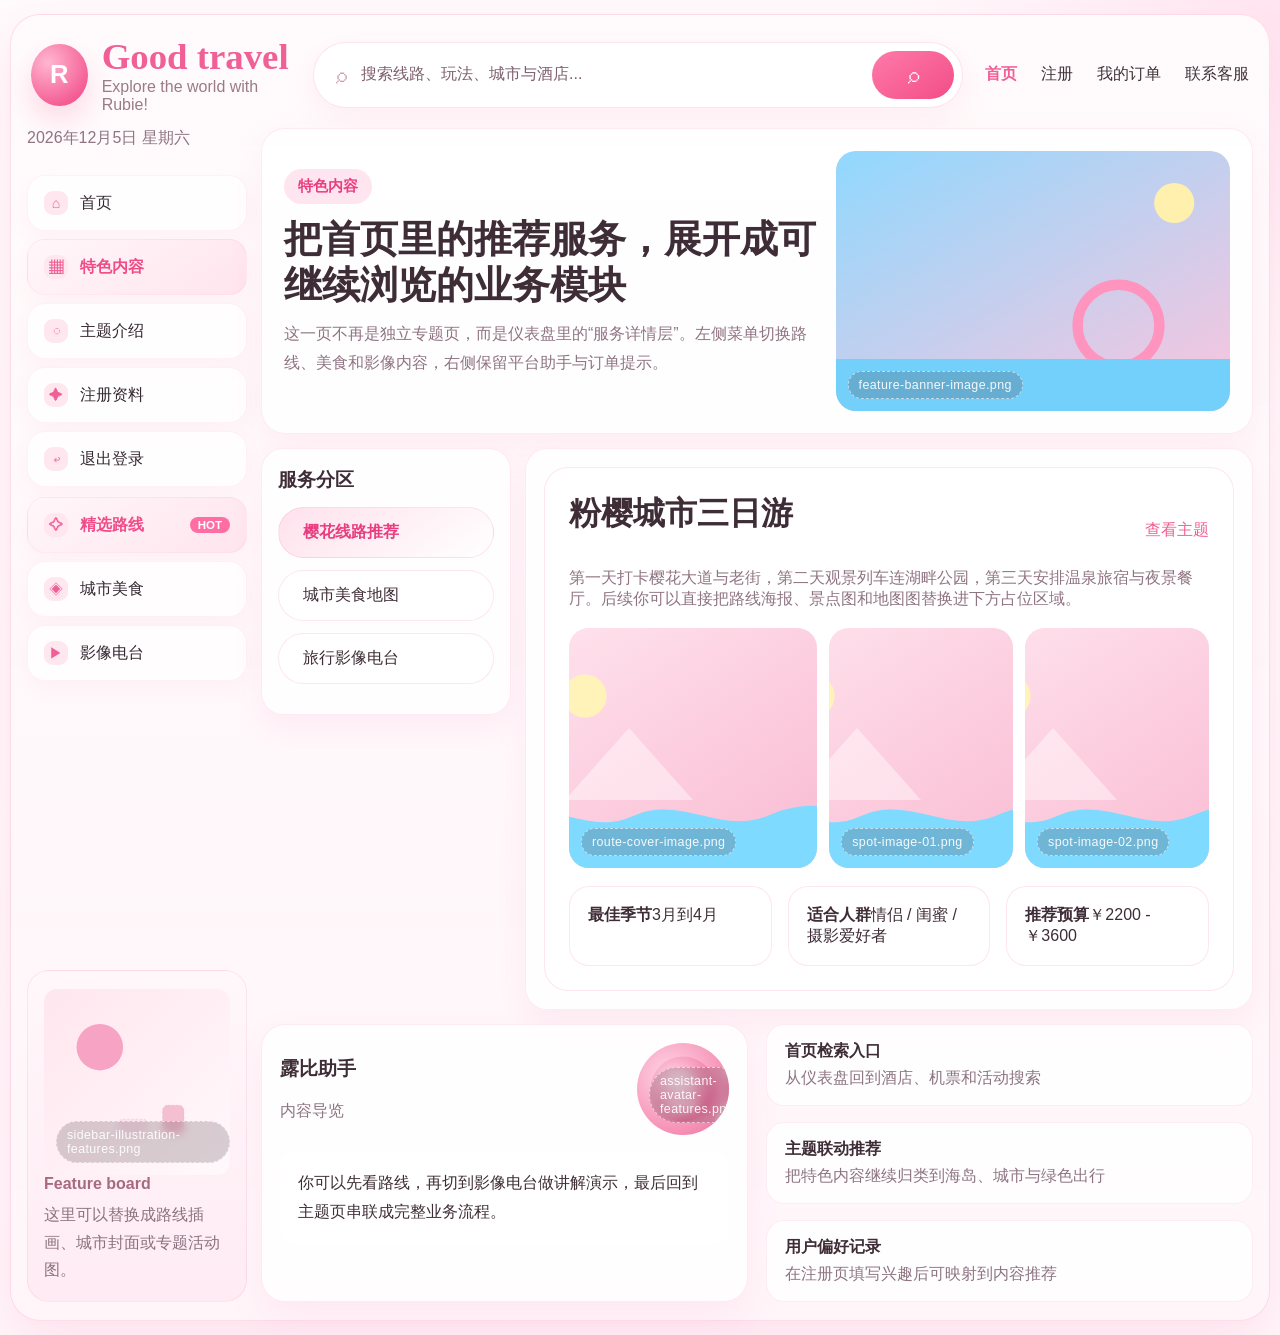
==== features.html @ afc6b974 "version1.0" ====
<!DOCTYPE html>
<html lang="zh-CN">
<head>
  <meta charset="UTF-8">
  <meta name="viewport" content="width=device-width, initial-scale=1.0">
  <title>露比旅行站 - 特色内容</title>
  <link rel="stylesheet" href="styles/main.css">
</head>
<body>
  <div class="travel-dashboard travel-dashboard-inner">
    <header class="travel-topbar">
      <div class="travel-logo">
        <div class="travel-logo-mark">R</div>
        <div>
          <h1>Good travel</h1>
          <p>Explore the world with Rubie!</p>
        </div>
      </div>
      <div class="travel-searchbar">
        <span class="search-icon">⌕</span>
        <input type="text" value="搜索线路、玩法、城市与酒店..." aria-label="搜索特色内容">
        <button type="button">⌕</button>
      </div>
      <nav class="travel-header-links">
        <a href="index.html">首页</a>
        <a href="register.html">注册</a>
        <a href="features.html">我的订单</a>
        <a href="themes.html">联系客服</a>
      </nav>
    </header>

    <div class="travel-body">
      <aside class="travel-sidebar">
        <p class="live-date" id="currentDate"></p>
        <nav class="travel-main-nav">
          <a href="index.html"><span class="nav-icon">⌂</span><span>首页</span></a>
          <a class="active" href="features.html"><span class="nav-icon">▦</span><span>特色内容</span></a>
          <a href="themes.html"><span class="nav-icon">◌</span><span>主题介绍</span></a>
          <a href="register.html"><span class="nav-icon">✦</span><span>注册资料</span></a>
          <a href="login.html"><span class="nav-icon">↩</span><span>退出登录</span></a>
        </nav>

        <div class="travel-side-section">
          <a class="travel-side-promo active" href="features.html"><span class="promo-icon">✧</span><span>精选路线</span><b>HOT</b></a>
          <a class="travel-side-promo" href="features.html"><span class="promo-icon">◈</span><span>城市美食</span></a>
          <a class="travel-side-promo" href="features.html"><span class="promo-icon">▶</span><span>影像电台</span></a>
        </div>

        <div class="travel-illustration-card inner-illustration-card">
          <div class="travel-illustration-placeholder image-slot" data-slot="sidebar-illustration-features.png">
            <img class="ui-placeholder-img" src="assets/images/placeholders/illustration-panel.svg" alt="特色内容侧边插画占位图" loading="lazy">
          </div>
          <p>Feature board</p>
          <span>这里可以替换成路线插画、城市封面或专题活动图。</span>
        </div>
      </aside>

      <main class="travel-main">
        <section class="travel-center">
          <article class="travel-inner-hero feature-inner-hero">
            <div class="travel-inner-copy">
              <span class="tag">特色内容</span>
              <h2>把首页里的推荐服务，展开成可继续浏览的业务模块</h2>
              <p>这一页不再是独立专题页，而是仪表盘里的“服务详情层”。左侧菜单切换路线、美食和影像内容，右侧保留平台助手与订单提示。</p>
            </div>
            <div class="travel-inner-art feature-art-placeholder image-slot" data-slot="feature-banner-image.png">
              <img class="ui-placeholder-img" src="assets/images/placeholders/banner-wide.svg" alt="特色内容横幅占位图" loading="lazy">
            </div>
          </article>

          <section class="travel-feature-layout">
            <aside class="travel-feature-menu">
              <h3>服务分区</h3>
              <button class="feature-link active" type="button" data-feature="guide">樱花线路推荐</button>
              <button class="feature-link" type="button" data-feature="food">城市美食地图</button>
              <button class="feature-link" type="button" data-feature="media">旅行影像电台</button>
            </aside>

            <section class="travel-feature-content">
              <article class="feature-view active" data-feature-panel="guide">
                <div class="travel-panel-head">
                  <h3 class="font-face-title">粉樱城市三日游</h3>
                  <a href="themes.html">查看主题</a>
                </div>
                <p>第一天打卡樱花大道与老街，第二天观景列车连湖畔公园，第三天安排温泉旅宿与夜景餐厅。后续你可以直接把路线海报、景点图和地图图替换进下方占位区域。</p>
                <div class="travel-feature-showcase">
                  <div class="feature-image-placeholder large image-slot" data-slot="route-cover-image.png">
                    <img class="ui-placeholder-img" src="assets/images/placeholders/card-photo.svg" alt="路线封面占位图" loading="lazy">
                  </div>
                  <div class="feature-image-placeholder image-slot" data-slot="spot-image-01.png">
                    <img class="ui-placeholder-img" src="assets/images/placeholders/card-photo.svg" alt="景点图片一占位图" loading="lazy">
                  </div>
                  <div class="feature-image-placeholder image-slot" data-slot="spot-image-02.png">
                    <img class="ui-placeholder-img" src="assets/images/placeholders/card-photo.svg" alt="景点图片二占位图" loading="lazy">
                  </div>
                </div>
                <div class="info-cards">
                  <article><strong>最佳季节</strong><span>3月到4月</span></article>
                  <article><strong>适合人群</strong><span>情侣 / 闺蜜 / 摄影爱好者</span></article>
                  <article><strong>推荐预算</strong><span>￥2200 - ￥3600</span></article>
                </div>
              </article>

              <article class="feature-view" data-feature-panel="food">
                <div class="travel-panel-head">
                  <h3 class="font-face-title">一城一味，跟着香气去旅行</h3>
                  <a href="index.html">回到首页</a>
                </div>
                <p>把城市美食服务做成首页推荐的延展内容。后续可把城市封面、招牌菜和门店照片按占位名直接替换，不需要改动结构。</p>
                <div class="travel-food-grid">
                  <article class="travel-food-card">
                    <div class="feature-image-placeholder image-slot" data-slot="food-city-shanghai.png">
                      <img class="ui-placeholder-img" src="assets/images/placeholders/card-photo.svg" alt="上海美食封面占位图" loading="lazy">
                    </div>
                    <h4>上海</h4>
                    <p>生煎、小笼、葱油拌面</p>
                  </article>
                  <article class="travel-food-card">
                    <div class="feature-image-placeholder image-slot" data-slot="food-city-chengdu.png">
                      <img class="ui-placeholder-img" src="assets/images/placeholders/card-photo.svg" alt="成都美食封面占位图" loading="lazy">
                    </div>
                    <h4>成都</h4>
                    <p>火锅、兔头、冰粉</p>
                  </article>
                  <article class="travel-food-card">
                    <div class="feature-image-placeholder image-slot" data-slot="food-city-guangzhou.png">
                      <img class="ui-placeholder-img" src="assets/images/placeholders/card-photo.svg" alt="广州美食封面占位图" loading="lazy">
                    </div>
                    <h4>广州</h4>
                    <p>早茶、烧腊、双皮奶</p>
                  </article>
                </div>
              </article>

              <article class="feature-view" data-feature-panel="media">
                <div class="travel-panel-head">
                  <h3 class="font-face-title">旅行影像电台</h3>
                  <a href="themes.html">结合主题浏览</a>
                </div>
                <p>这里保留课程要求中的自定义媒体控制面板，同时把版心做成仪表盘内容卡。你后面可以把 `poster` 和视频源替换成本地素材。</p>
                <video id="travelVideo" class="media-player" preload="metadata" poster="image-1781105420035.png">
                  <source src="https://interactive-examples.mdn.mozilla.net/media/cc0-videos/flower.mp4" type="video/mp4">
                  当前浏览器不支持视频播放。
                </video>
                <div class="media-controls">
                  <button type="button" data-action="play">播放</button>
                  <button type="button" data-action="pause">暂停</button>
                  <button type="button" data-action="backward">快退 5 秒</button>
                  <button type="button" data-action="forward">快进 5 秒</button>
                  <label>音量
                    <input id="volumeControl" type="range" min="0" max="1" step="0.1" value="0.7">
                  </label>
                </div>
                <p id="mediaStatus" class="form-message">点击按钮开始播放旅行短片。</p>
              </article>
            </section>
          </section>
        </section>

        <aside class="travel-rightbar">
          <article class="travel-assistant-panel">
            <div class="travel-assistant-head">
              <div>
                <h3>露比助手</h3>
                <span>内容导览</span>
              </div>
              <div class="travel-avatar image-slot" data-slot="assistant-avatar-features.png">
                <img class="ui-placeholder-img avatar-placeholder-img" src="assets/images/placeholders/avatar-circle.svg" alt="特色内容助手头像占位图" loading="lazy">
              </div>
            </div>
            <div class="travel-chat-box">
              你可以先看路线，再切到影像电台做讲解演示，最后回到主题页串联成完整业务流程。
            </div>
          </article>

          <section class="travel-quick-services">
            <a href="index.html"><strong>首页检索入口</strong><span>从仪表盘回到酒店、机票和活动搜索</span></a>
            <a href="themes.html"><strong>主题联动推荐</strong><span>把特色内容继续归类到海岛、城市与绿色出行</span></a>
            <a href="register.html"><strong>用户偏好记录</strong><span>在注册页填写兴趣后可映射到内容推荐</span></a>
          </section>
        </aside>
      </main>
    </div>
  </div>

  <script src="scripts/main.js"></script>
</body>
</html>
---- styles/main.css ----
:root {
  --bg: #fff8fb;
  --panel: rgba(255, 255, 255, 0.86);
  --panel-strong: #ffffff;
  --text: #3e2d36;
  --muted: #8f7482;
  --primary: #f45b93;
  --primary-deep: #ea3d7f;
  --accent: #ffd9e8;
  --border: rgba(244, 91, 147, 0.15);
  --shadow: 0 18px 45px rgba(240, 134, 173, 0.16);
  --radius-xl: 32px;
  --radius-lg: 24px;
  --radius-md: 18px;
}

@font-face {
  font-family: "TravelDisplay";
  src: local("STXingkai"), local("KaiTi"), local("Segoe Script");
}

* {
  box-sizing: border-box;
}

html, body {
  margin: 0;
  min-height: 100%;
  font-family: "Microsoft YaHei", "PingFang SC", sans-serif;
  color: var(--text);
  background:
    radial-gradient(circle at top right, rgba(255, 227, 239, 0.9), transparent 20%),
    linear-gradient(180deg, #fffafc 0%, #fff6fa 100%);
}

a {
  color: inherit;
  text-decoration: none;
}

button,
input,
textarea {
  font: inherit;
}

.login-body {
  display: grid;
  place-items: center;
  padding: 32px;
}

.login-shell,
.site-shell,
.page-shell {
  width: min(1440px, 100%);
}

.login-shell {
  display: grid;
  grid-template-columns: 1.05fr 0.95fr;
  gap: 28px;
  align-items: stretch;
}

.login-card,
.login-showcase,
.sidebar,
.dashboard,
.register-card,
.menu-panel,
.content-panel,
.stats-card,
.journey-card,
.chart-card {
  background: var(--panel);
  border: 1px solid var(--border);
  box-shadow: var(--shadow);
  backdrop-filter: blur(18px);
}

.login-card,
.login-showcase,
.dashboard,
.register-card,
.stats-card,
.journey-card,
.chart-card,
.content-panel {
  border-radius: var(--radius-xl);
}

.login-card,
.login-showcase {
  padding: 40px;
}

.brand-pill,
.sidebar-brand {
  display: flex;
  align-items: center;
  gap: 16px;
}

.brand-icon {
  width: 56px;
  height: 56px;
  border-radius: 18px;
  display: grid;
  place-items: center;
  background: linear-gradient(145deg, #ff9ec1, #f45b93);
  color: #fff;
  font-weight: 700;
  font-size: 1.5rem;
  box-shadow: 0 12px 24px rgba(244, 91, 147, 0.25);
}

.eyebrow {
  margin: 0 0 4px;
  color: var(--primary);
  font-weight: 700;
  letter-spacing: 0.04em;
}

h1, h2, h3, h4, p {
  margin-top: 0;
}

.subtle,
.live-date,
.panel-copy p,
.assistant-card p,
.place-card p,
.theme-panel p,
.feature-view p {
  color: var(--muted);
}

.tag {
  display: inline-flex;
  padding: 8px 14px;
  border-radius: 999px;
  background: #ffe5ef;
  color: var(--primary-deep);
  font-size: 0.92rem;
  font-weight: 700;
}

.glass-form,
.register-form {
  display: grid;
  gap: 14px;
}

.glass-form input,
.register-form input,
.register-form textarea {
  width: 100%;
  border: 1px solid var(--border);
  border-radius: 18px;
  background: rgba(255, 255, 255, 0.88);
  padding: 14px 16px;
  outline: none;
  transition: border-color 0.2s ease, transform 0.2s ease;
}

.glass-form input:focus,
.register-form input:focus,
.register-form textarea:focus {
  border-color: var(--primary);
  transform: translateY(-1px);
}

.primary-btn,
.ghost-btn,
.feature-link,
.theme-link,
.media-controls button {
  border: none;
  border-radius: 999px;
  padding: 14px 24px;
  cursor: pointer;
  transition: transform 0.2s ease, box-shadow 0.2s ease, background 0.2s ease;
}

.primary-btn {
  background: linear-gradient(145deg, var(--primary), var(--primary-deep));
  color: #fff;
  box-shadow: 0 14px 24px rgba(244, 91, 147, 0.24);
}

.ghost-btn,
.theme-link,
.feature-link,
.media-controls button {
  background: #fff;
  color: var(--text);
  border: 1px solid var(--border);
}

.primary-btn:hover,
.ghost-btn:hover,
.feature-link:hover,
.theme-link:hover,
.media-controls button:hover,
.page-nav a:hover,
.side-nav a:hover,
.topbar-links a:hover {
  transform: translateY(-2px);
  box-shadow: 0 12px 22px rgba(244, 91, 147, 0.16);
}

.form-actions {
  display: flex;
  flex-wrap: wrap;
  gap: 12px;
  margin-top: 8px;
}

.form-message {
  min-height: 24px;
  margin: 0;
  font-size: 0.95rem;
  color: var(--primary-deep);
}

.float-card {
  animation: floatY 4s ease-in-out infinite;
}

.mini-stats {
  display: grid;
  grid-template-columns: repeat(3, 1fr);
  gap: 12px;
  margin-top: 24px;
}

.mini-stats article,
.info-cards article,
.theme-points article,
.service-row article,
.journey-card li,
.stats-row div {
  background: rgba(255, 255, 255, 0.8);
  border: 1px solid var(--border);
  border-radius: 20px;
  padding: 18px;
}

.mini-stats strong,
.stats-row strong {
  display: block;
  font-size: 1.5rem;
  margin-bottom: 6px;
}

.site-shell {
  display: grid;
  grid-template-columns: 280px 1fr;
  gap: 24px;
  padding: 24px;
}

.sidebar {
  border-radius: 34px;
  padding: 28px 22px;
  position: sticky;
  top: 24px;
  align-self: start;
}

.side-nav,
.page-nav,
.topbar-links {
  display: flex;
  flex-wrap: wrap;
  gap: 12px;
}

.side-nav {
  flex-direction: column;
  margin: 24px 0;
}

.side-nav a,
.page-nav a,
.topbar-links a {
  padding: 12px 18px;
  border-radius: 18px;
  color: var(--muted);
  background: rgba(255, 255, 255, 0.7);
}

.side-nav a.active,
.page-nav a.active,
.topbar-links a.active,
.feature-link.active,
.theme-link.active {
  background: linear-gradient(145deg, #ffe1ec, #fff);
  color: var(--primary-deep);
  font-weight: 700;
}

.sidebar-promo,
.assistant-card,
.promo-banner,
.hero-card {
  position: relative;
  overflow: hidden;
}

.sidebar-promo::after,
.hero-card::after,
.promo-banner::after {
  content: "";
  position: absolute;
  inset: auto -10% -20% auto;
  width: 180px;
  height: 180px;
  background: radial-gradient(circle, rgba(255, 214, 229, 0.95), transparent 70%);
}

.dashboard {
  padding: 24px;
}

.topbar,
.page-header {
  display: flex;
  justify-content: space-between;
  align-items: center;
  gap: 20px;
}

.hero-grid,
.content-grid,
.innovation-panel,
.split-layout,
.register-layout {
  display: grid;
  gap: 22px;
}

.hero-grid {
  grid-template-columns: 1.7fr 0.8fr;
  margin-top: 22px;
}

.hero-card {
  min-height: 420px;
  border-radius: 34px;
  padding: 32px;
  background:
    linear-gradient(145deg, rgba(255, 174, 204, 0.95), rgba(255, 227, 239, 0.9)),
    url("../image-1781105420035.png") center/cover;
  display: flex;
  flex-direction: column;
  justify-content: space-between;
}

.hero-copy {
  max-width: 520px;
  color: #fff;
}

.hero-copy h3 {
    font-size: clamp(2rem, 4vw, 3.8rem);
    line-height: 1.1;
    margin-bottom: 16px;
}

.hero-copy p,
.hero-copy .tag {
  color: #fff;
}

.hero-copy .tag {
  background: rgba(255, 255, 255, 0.18);
}

.hero-search,
.assistant-card,
.promo-banner,
.stats-card,
.recommend-section,
.service-row,
.innovation-panel {
  margin-top: 22px;
}

.hero-search {
  background: rgba(255, 255, 255, 0.93);
  border-radius: 28px;
  padding: 18px;
}

.search-tabs {
  display: flex;
  gap: 12px;
  margin-bottom: 18px;
}

.tab {
  border: none;
  border-bottom: 3px solid transparent;
  background: transparent;
  padding: 10px 18px;
  color: var(--muted);
}

.tab.active {
  border-color: var(--primary);
  color: var(--primary-deep);
  font-weight: 700;
}

.search-grid {
  display: grid;
  grid-template-columns: repeat(4, 1fr);
  gap: 12px;
  align-items: center;
}

.search-grid > div,
.assistant-card,
.place-card,
.recommend-section,
.promo-banner,
.journey-card,
.chart-card,
.theme-panel,
.feature-view {
  background: rgba(255, 255, 255, 0.92);
  border: 1px solid var(--border);
  border-radius: 24px;
}

.search-grid > div {
  padding: 18px;
}

.search-grid span {
  display: block;
  margin-bottom: 8px;
  color: var(--muted);
}

.assistant-card,
.promo-banner,
.recommend-section,
.journey-card,
.chart-card,
.theme-panel,
.feature-view {
  padding: 24px;
}

.assistant-list,
.journey-card ul {
  margin: 18px 0 0;
  padding-left: 18px;
}

.content-grid {
  grid-template-columns: 1.55fr 0.9fr;
}

.promo-banner {
  min-height: 220px;
  display: flex;
  align-items: center;
  background: linear-gradient(120deg, #6fc9ff, #ffbfda 75%);
}

.card-heading {
  display: flex;
  justify-content: space-between;
  align-items: center;
  gap: 16px;
}

.stats-row,
.service-row,
.card-grid,
.info-cards,
.theme-points,
.eco-bars,
.field-grid {
  display: grid;
  gap: 16px;
}

.stats-row {
  grid-template-columns: repeat(3, 1fr);
  margin: 18px 0;
}

.map-strip {
  height: 120px;
  border-radius: 22px;
  background:
    radial-gradient(circle at 20% 55%, rgba(244, 91, 147, 0.24), transparent 13%),
    radial-gradient(circle at 48% 38%, rgba(244, 91, 147, 0.22), transparent 12%),
    radial-gradient(circle at 78% 64%, rgba(244, 91, 147, 0.2), transparent 11%),
    linear-gradient(180deg, #fff7fb, #ffeef5);
}

.service-row {
  grid-template-columns: repeat(3, 1fr);
}

.recommend-section {
  padding: 24px;
  background: var(--panel);
  border: 1px solid var(--border);
  border-radius: var(--radius-xl);
  box-shadow: var(--shadow);
}

.card-grid {
  grid-template-columns: repeat(4, 1fr);
  margin-top: 16px;
}

.place-card {
  padding: 14px;
}

.image-block {
  height: 160px;
  border-radius: 20px;
  margin-bottom: 14px;
}

.image-a { background: linear-gradient(145deg, #0e73d8, #6cb7ff); }
.image-b { background: linear-gradient(145deg, #1fa1bb, #8ee8ff); }
.image-c { background: linear-gradient(145deg, #53453f, #c98f62); }
.image-d { background: linear-gradient(145deg, #5eb87d, #d2f1d6); }

.innovation-panel {
  grid-template-columns: 1.1fr 0.9fr;
}

.line-chart {
  position: relative;
  height: 240px;
  margin-top: 16px;
  border-radius: 24px;
  background:
    linear-gradient(180deg, rgba(255, 243, 248, 0.8), rgba(255, 255, 255, 0.95)),
    repeating-linear-gradient(to top, rgba(244, 91, 147, 0.08) 0, rgba(244, 91, 147, 0.08) 1px, transparent 1px, transparent 48px);
}

.chart-line {
  position: absolute;
  inset: 0;
  background: linear-gradient(90deg, transparent 4%, rgba(244, 91, 147, 0.95) 4%, rgba(244, 91, 147, 0.95) 6%, transparent 6%);
  clip-path: polygon(8% 72%, 34% 48%, 60% 32%, 84% 58%, 84% 62%, 60% 36%, 34% 52%, 8% 76%);
}

.line-chart span {
  position: absolute;
  transform: translateX(-50%);
  color: var(--primary-deep);
  font-weight: 700;
}

.page-shell {
  padding: 24px;
}

.page-header {
  margin-bottom: 24px;
  background: var(--panel);
  border: 1px solid var(--border);
  border-radius: var(--radius-xl);
  padding: 22px 24px;
  box-shadow: var(--shadow);
}

.register-layout {
  grid-template-columns: 0.9fr 1.1fr;
  align-items: start;
}

.page-intro {
  padding: 26px;
}

.register-card {
  padding: 28px;
}

.field-grid {
  grid-template-columns: repeat(2, 1fr);
}

fieldset {
  margin: 0;
  border: 1px solid var(--border);
  border-radius: 20px;
  padding: 14px 16px 16px;
}

legend {
  padding: 0 6px;
  color: var(--primary-deep);
  font-weight: 700;
}

.inline-option {
  display: inline-flex;
  gap: 8px;
  align-items: center;
  margin-right: 16px;
  margin-top: 8px;
}

.check-grid {
  display: flex;
  flex-wrap: wrap;
  gap: 10px 18px;
}

.split-layout {
  grid-template-columns: 280px 1fr;
}

.menu-panel {
  border-radius: 28px;
  padding: 24px;
  align-self: start;
}

.menu-panel h2 {
  margin-bottom: 18px;
}

.feature-link,
.theme-link {
  display: block;
  width: 100%;
  text-align: left;
  margin-bottom: 12px;
}

.content-panel {
  padding: 24px;
}

.feature-view,
.theme-panel {
  display: none;
  animation: fadeRise 0.5s ease;
}

.feature-view.active,
.theme-panel.active {
  display: block;
}

.font-face-title {
  font-family: "TravelDisplay", "KaiTi", cursive;
  font-size: 2rem;
}

.info-cards {
  grid-template-columns: repeat(3, 1fr);
  margin-top: 18px;
}

.compact-grid {
  grid-template-columns: repeat(3, 1fr);
}

.mini-card {
  min-height: 150px;
  display: flex;
  flex-direction: column;
  justify-content: center;
}

.media-player {
  width: 100%;
  border-radius: 22px;
  overflow: hidden;
  margin: 18px 0;
  background: #000;
}

.media-controls {
  display: flex;
  flex-wrap: wrap;
  gap: 12px;
  align-items: center;
}

.media-controls label {
  display: inline-flex;
  align-items: center;
  gap: 10px;
}

.themed-panels {
  min-height: 420px;
}

.eco-bars {
  margin-top: 18px;
}

.eco-bars div {
  position: relative;
  background: #fff;
  border: 1px solid var(--border);
  border-radius: 18px;
  padding: 16px;
  overflow: hidden;
}

.eco-bars b {
  display: block;
  margin-top: 12px;
  height: 10px;
  border-radius: 999px;
  background: linear-gradient(90deg, #f89abc, #f45b93);
  animation: growBar 1s ease;
}

.mini-links {
  display: flex;
  gap: 10px;
  color: var(--primary);
}

@keyframes floatY {
  0%, 100% { transform: translateY(0); }
  50% { transform: translateY(-8px); }
}

@keyframes fadeRise {
  from {
    opacity: 0;
    transform: translateY(16px);
  }
  to {
    opacity: 1;
    transform: translateY(0);
  }
}

@keyframes growBar {
  from { width: 0; }
}

@media (max-width: 1180px) {
  .site-shell,
  .hero-grid,
  .content-grid,
  .innovation-panel,
  .register-layout,
  .split-layout,
  .login-shell {
    grid-template-columns: 1fr;
  }

  .sidebar {
    position: static;
  }

  .card-grid,
  .compact-grid {
    grid-template-columns: repeat(2, 1fr);
  }

  .search-grid {
    grid-template-columns: repeat(2, 1fr);
  }
}

@media (max-width: 760px) {
  .site-shell,
  .page-shell,
  .login-body {
    padding: 14px;
  }

  .dashboard,
  .login-card,
  .login-showcase,
  .register-card,
  .content-panel,
  .menu-panel,
  .page-header {
    padding: 18px;
  }

  .page-header,
  .topbar {
    align-items: flex-start;
    flex-direction: column;
  }

  .stats-row,
  .service-row,
  .info-cards,
  .field-grid,
  .card-grid,
  .compact-grid,
  .search-grid,
  .mini-stats {
    grid-template-columns: 1fr;
  }

  .hero-card {
    min-height: auto;
    padding: 22px;
  }

  .hero-copy h3 {
    font-size: 2rem;
  }
}

.travel-dashboard {
  width: min(1580px, calc(100% - 20px));
  margin: 14px auto;
  padding: 14px 16px 18px;
  border-radius: 30px;
  border: 1px solid rgba(244, 91, 147, 0.18);
  background:
    linear-gradient(180deg, rgba(255, 251, 252, 0.98), rgba(255, 245, 249, 0.96));
  box-shadow: 0 20px 45px rgba(244, 91, 147, 0.12);
}

.travel-topbar,
.travel-body,
.travel-main,
.travel-booking-tabs,
.travel-booking-grid,
.travel-service-highlights,
.travel-hotel-grid,
.travel-mini-tools,
.travel-quick-services,
.travel-footprint-stats,
.travel-footer-services {
  display: grid;
  gap: 16px;
}

.travel-topbar {
  grid-template-columns: 260px minmax(420px, 1fr) auto;
  align-items: center;
  gap: 22px;
  padding: 6px 4px 14px;
}

.travel-logo {
  display: flex;
  align-items: center;
  gap: 14px;
}

.travel-logo-mark {
  width: 62px;
  height: 62px;
  border-radius: 50%;
  background: radial-gradient(circle at 30% 30%, #ffb6d0, #f45b93 75%);
  color: #fff;
  display: grid;
  place-items: center;
  font-size: 1.6rem;
  font-weight: 700;
  box-shadow: 0 14px 28px rgba(244, 91, 147, 0.2);
}

.travel-logo h1 {
  margin: 0;
  color: #f05f95;
  font-family: "TravelDisplay", "Segoe Script", cursive;
  font-size: 2.3rem;
}

.travel-logo p {
  margin: 0;
  color: #9a7b88;
}

.travel-searchbar {
  display: flex;
  align-items: center;
  min-height: 64px;
  padding: 8px 8px 8px 22px;
  border-radius: 999px;
  background: #fff;
  border: 1px solid rgba(244, 91, 147, 0.16);
  box-shadow: 0 10px 30px rgba(244, 91, 147, 0.08);
}

.travel-searchbar .search-icon {
  color: #cf98af;
  font-size: 1.35rem;
}

.travel-searchbar input {
  flex: 1;
  border: none;
  outline: none;
  padding: 0 14px;
  color: #7d606d;
  background: transparent;
}

.travel-searchbar button {
  width: 82px;
  height: 48px;
  border: none;
  border-radius: 999px;
  background: linear-gradient(145deg, #ff7aa9, #f24d87);
  color: #fff;
  font-size: 1.4rem;
  cursor: pointer;
}

.travel-header-links {
  display: flex;
  align-items: center;
  gap: 24px;
  white-space: nowrap;
}

.travel-header-links a {
  color: #40323a;
}

.travel-header-links a:first-child {
  color: #f05f95;
  font-weight: 700;
}

.travel-body {
  grid-template-columns: 220px 1fr;
  gap: 14px;
}

.travel-sidebar {
  display: flex;
  flex-direction: column;
  gap: 12px;
}

.travel-main-nav,
.travel-side-section {
  display: flex;
  flex-direction: column;
  gap: 8px;
}

.travel-main-nav a,
.travel-side-promo {
  display: flex;
  align-items: center;
  gap: 12px;
  padding: 15px 16px;
  border-radius: 18px;
  background: rgba(255, 255, 255, 0.72);
  color: #352932;
  border: 1px solid rgba(244, 91, 147, 0.08);
  box-shadow: 0 8px 20px rgba(244, 91, 147, 0.05);
}

.nav-icon,
.promo-icon {
  width: 24px;
  height: 24px;
  display: inline-grid;
  place-items: center;
  border-radius: 9px;
  color: #f05f95;
  background: rgba(255, 228, 237, 0.9);
  flex: 0 0 auto;
  font-size: 0.88rem;
}

.travel-main-nav a.active,
.travel-side-promo.active {
  color: #f04c87;
  font-weight: 700;
  background: linear-gradient(145deg, #fff7fa, #ffe4ee);
}

.travel-side-promo b {
  margin-left: auto;
  padding: 2px 8px;
  border-radius: 999px;
  background: #ff6ea2;
  color: #fff;
  font-size: 0.72rem;
}

.travel-illustration-card {
  margin-top: auto;
  min-height: 250px;
  padding: 18px 16px;
  border-radius: 22px;
  background:
    linear-gradient(180deg, rgba(255, 247, 250, 0.95), rgba(255, 234, 243, 0.95));
  border: 1px solid rgba(244, 91, 147, 0.12);
  display: flex;
  flex-direction: column;
  justify-content: flex-end;
  position: relative;
  overflow: hidden;
}

.travel-illustration-placeholder {
  position: absolute;
  inset: 0;
}

.travel-illustration-card p {
  margin-bottom: 8px;
  font-weight: 700;
  color: #a86a7f;
}

.travel-illustration-card span {
  color: #8b7280;
  line-height: 1.7;
}

.travel-main {
  grid-template-columns: minmax(0, 2fr) 390px;
  align-items: start;
  gap: 14px;
}

.travel-center,
.travel-rightbar {
  display: flex;
  flex-direction: column;
  gap: 14px;
}

.travel-hero,
.travel-assistant-panel,
.travel-footprint-card,
.travel-offer-panel,
.travel-recommend-panel,
.travel-sale-banner {
  border-radius: 24px;
  border: 1px solid rgba(244, 91, 147, 0.12);
  background: rgba(255, 255, 255, 0.82);
  box-shadow: 0 16px 36px rgba(244, 91, 147, 0.08);
}

.travel-hero {
  position: relative;
  overflow: hidden;
  min-height: 548px;
  padding: 24px;
  background:
    linear-gradient(135deg, rgba(255, 196, 220, 0.96), rgba(255, 226, 236, 0.94));
}

.travel-hero::before {
  content: "";
  position: absolute;
  inset: 0;
  background: linear-gradient(transparent 70%, rgba(255, 247, 250, 0.55));
}

.travel-hero-copy {
  position: relative;
  z-index: 1;
  max-width: 540px;
}

.travel-script {
  margin-bottom: 8px;
  color: #fff;
  font-family: "TravelDisplay", "Segoe Script", cursive;
  font-size: 3rem;
}

.travel-hero-copy h2 {
  margin-bottom: 12px;
  color: #fff;
  font-size: clamp(2.8rem, 4vw, 4.4rem);
  line-height: 1.05;
}

.travel-hero-copy p {
  color: rgba(255, 255, 255, 0.92);
  line-height: 1.8;
  max-width: 460px;
}

.travel-hero-visual {
  position: absolute;
  inset: 0;
}

.travel-hero-mascot {
  position: absolute;
  right: 40px;
  top: 58px;
  width: 290px;
  height: 290px;
  border-radius: 50%;
}

.travel-cloud {
  position: absolute;
  width: 72px;
  height: 26px;
  border-radius: 999px;
  background: rgba(255, 255, 255, 0.5);
}

.cloud-a {
  left: 360px;
  top: 62px;
}

.cloud-b {
  left: 460px;
  top: 128px;
  width: 90px;
}

.travel-flight-line {
  position: absolute;
  right: 220px;
  top: 88px;
  width: 150px;
  height: 90px;
  border-top: 2px dashed rgba(255, 255, 255, 0.85);
  border-right: 2px dashed rgba(255, 255, 255, 0.85);
  border-radius: 0 90px 0 0;
  transform: rotate(18deg);
}

.travel-booking-card {
  position: absolute;
  left: 22px;
  right: 22px;
  bottom: 22px;
  z-index: 1;
  padding: 16px;
  border-radius: 22px;
  background: rgba(255, 255, 255, 0.95);
}

.travel-booking-tabs {
  grid-template-columns: repeat(5, max-content);
  align-items: center;
  gap: 24px;
  margin-bottom: 14px;
}

.travel-booking-tabs button {
  border: none;
  background: transparent;
  padding: 10px 4px;
  color: #8e7781;
  cursor: pointer;
}

.travel-booking-tabs button.active {
  color: #f04c87;
  font-weight: 700;
  border-bottom: 3px solid #f04c87;
}

.travel-booking-grid {
  grid-template-columns: repeat(3, minmax(0, 1fr));
  align-items: stretch;
}

.travel-booking-grid > div {
  min-height: 90px;
  padding: 18px 16px;
  border-radius: 16px;
  border: 1px solid rgba(244, 91, 147, 0.1);
  background: #fff;
}

.travel-booking-grid span,
.travel-assistant-head span,
.travel-quick-services span,
.travel-footprint-card span,
.travel-offer-panel span,
.travel-footer-services span,
.travel-service-highlights span {
  color: #8d7482;
}

.travel-booking-grid strong {
  display: block;
  margin-top: 10px;
  color: #2e242c;
}

.travel-search-cta {
  border: none;
  border-radius: 18px;
  background: linear-gradient(145deg, #ff6f9f, #f14b86);
  color: #fff;
  font-size: 1.5rem;
  font-weight: 700;
  min-height: 90px;
  cursor: pointer;
}

.travel-sale-banner {
  display: grid;
  grid-template-columns: 1.2fr 0.8fr;
  align-items: center;
  padding: 22px 24px;
  background: linear-gradient(120deg, #76d4ff, #ffb8d3 80%);
}

.sale-badge {
  display: inline-block;
  padding: 7px 12px;
  border-radius: 999px;
  background: #ff5f92;
  color: #fff;
  font-weight: 700;
}

.travel-sale-banner h3 {
  margin: 12px 0 10px;
  color: #fff;
  font-size: 2.2rem;
}

.travel-sale-banner p {
  color: rgba(255, 255, 255, 0.9);
  max-width: 480px;
}

.travel-sale-art {
  position: relative;
  justify-self: end;
  width: 240px;
  height: 170px;
  border-radius: 22px;
  background:
    radial-gradient(circle at 65% 35%, rgba(255,255,255,0.75), transparent 18%),
    linear-gradient(180deg, rgba(54, 166, 236, 0.2), rgba(255, 255, 255, 0.18));
  overflow: hidden;
}

.sale-art-img {
  width: 100%;
  height: 100%;
  object-fit: cover;
}

.travel-light-btn {
  display: inline-block;
  margin-top: 12px;
  padding: 12px 22px;
  border-radius: 999px;
  background: rgba(255, 255, 255, 0.86);
  color: #f04c87;
  font-weight: 700;
}

.travel-service-highlights {
  grid-template-columns: repeat(3, 1fr);
}

.travel-service-highlights article,
.travel-mini-tools article,
.travel-footprint-stats div,
.travel-offer-panel article {
  padding: 18px 20px;
  border-radius: 20px;
  background: rgba(255, 255, 255, 0.82);
  border: 1px solid rgba(244, 91, 147, 0.1);
}

.travel-recommend-panel {
  padding: 20px;
}

.travel-panel-head {
  display: flex;
  justify-content: space-between;
  align-items: center;
  gap: 12px;
}

.travel-panel-head a,
.travel-panel-head div {
  color: #f05f95;
  display: flex;
  gap: 14px;
}

.travel-hotel-grid {
  grid-template-columns: repeat(4, 1fr);
  margin-top: 14px;
}

.travel-hotel-card {
  padding: 14px;
  border-radius: 18px;
  background: #fff;
  border: 1px solid rgba(244, 91, 147, 0.09);
}

.travel-hotel-image {
  position: relative;
  display: grid;
  place-items: center;
  height: 170px;
  border-radius: 16px;
  margin-bottom: 12px;
}

.image-slot {
  position: relative;
  overflow: hidden;
}

.image-slot::after {
  content: attr(data-slot);
  position: absolute;
  left: 12px;
  bottom: 12px;
  z-index: 2;
  padding: 6px 10px;
  border-radius: 999px;
  color: rgba(255, 255, 255, 0.92);
  background: rgba(55, 35, 46, 0.2);
  border: 1px dashed rgba(255, 255, 255, 0.58);
  font-size: 0.78rem;
  letter-spacing: 0.03em;
  backdrop-filter: blur(4px);
}

.ui-placeholder-img {
  width: 100%;
  height: 100%;
  object-fit: cover;
  display: block;
}

.avatar-placeholder-img {
  object-fit: contain;
  padding: 10px;
}

.hotel-a { background: linear-gradient(145deg, #1068d1, #6fb5ff); }
.hotel-b { background: linear-gradient(145deg, #14a0af, #91eaf6); }
.hotel-c { background: linear-gradient(145deg, #5c4740, #d79b6a); }
.hotel-d { background: linear-gradient(145deg, #67c087, #d0efcc); }

.travel-hotel-card h4,
.travel-mini-tools h4 {
  margin-bottom: 8px;
}

.travel-hotel-card strong {
  display: block;
  margin: 10px 0 6px;
  color: #f06c31;
  font-size: 1.6rem;
}

.travel-mini-tools {
  grid-template-columns: repeat(3, 1fr);
}

.travel-mini-tools article {
  min-height: 160px;
}

.travel-mini-tools a,
.travel-offer-panel article a {
  display: inline-block;
  margin-top: 10px;
  color: #fff;
  background: linear-gradient(145deg, #ff78a6, #f04c87);
  padding: 10px 16px;
  border-radius: 999px;
}

.travel-assistant-panel,
.travel-footprint-card,
.travel-offer-panel {
  padding: 18px;
}

.travel-assistant-head {
  display: flex;
  justify-content: space-between;
  align-items: center;
  margin-bottom: 16px;
}

.travel-avatar {
  display: grid;
  place-items: center;
  width: 92px;
  height: 92px;
  border-radius: 50%;
  background: radial-gradient(circle at 35% 35%, #ffd7e6, #f58db3 70%, #ea5f93);
}

.travel-chat-box {
  padding: 18px;
  border-radius: 18px;
  background: #fff;
  line-height: 1.8;
}

.travel-quick-services {
  grid-template-columns: 1fr;
}

.travel-quick-services a {
  padding: 16px 18px;
  border-radius: 18px;
  background: rgba(255, 255, 255, 0.82);
  border: 1px solid rgba(244, 91, 147, 0.1);
}

.travel-quick-services strong,
.travel-offer-panel strong,
.travel-service-highlights strong,
.travel-footer-services strong {
  display: block;
  margin-bottom: 6px;
}

.travel-footprint-stats {
  grid-template-columns: repeat(3, 1fr);
  margin: 14px 0;
}

.travel-footprint-stats strong {
  display: block;
  font-size: 1.9rem;
  margin-bottom: 6px;
}

.travel-world-map {
  height: 180px;
  border-radius: 18px;
  background:
    radial-gradient(circle at 18% 62%, rgba(240, 96, 149, 0.35), transparent 9%),
    radial-gradient(circle at 47% 38%, rgba(240, 96, 149, 0.28), transparent 9%),
    radial-gradient(circle at 73% 67%, rgba(240, 96, 149, 0.3), transparent 10%),
    linear-gradient(180deg, #fff7fb, #ffeef6);
  margin-bottom: 12px;
}

.travel-offer-panel {
  display: flex;
  flex-direction: column;
  gap: 14px;
}

.travel-footer-services {
  grid-template-columns: repeat(4, 1fr);
  gap: 10px;
  margin-top: 14px;
  padding-top: 12px;
  border-top: 1px solid rgba(244, 91, 147, 0.12);
}

.travel-footer-services article {
  text-align: center;
  padding: 16px 14px;
  border-radius: 18px;
  background: rgba(255, 255, 255, 0.56);
}

.travel-dashboard-inner .travel-sidebar {
  gap: 10px;
}

.travel-inner-hero {
  display: grid;
  grid-template-columns: 1.15fr 0.85fr;
  align-items: center;
  gap: 18px;
  padding: 22px;
  border-radius: 24px;
  border: 1px solid rgba(244, 91, 147, 0.12);
  background: rgba(255, 255, 255, 0.82);
  box-shadow: 0 16px 36px rgba(244, 91, 147, 0.08);
}

.travel-inner-copy h2 {
  margin: 12px 0;
  font-size: clamp(2rem, 3vw, 3rem);
  line-height: 1.2;
}

.travel-inner-copy p {
  color: var(--muted);
  line-height: 1.8;
}

.travel-inner-art,
.feature-image-placeholder {
  display: grid;
  place-items: center;
  border-radius: 20px;
  background:
    linear-gradient(145deg, rgba(255, 229, 239, 0.9), rgba(255, 246, 249, 0.95));
  min-height: 240px;
}

.feature-art-placeholder,
.theme-art-placeholder {
  min-height: 260px;
}

.travel-feature-layout {
  display: grid;
  grid-template-columns: 250px 1fr;
  gap: 14px;
}

.travel-feature-menu,
.travel-feature-content {
  border-radius: 22px;
  border: 1px solid rgba(244, 91, 147, 0.12);
  background: rgba(255, 255, 255, 0.84);
  box-shadow: 0 14px 30px rgba(244, 91, 147, 0.08);
}

.travel-feature-menu {
  padding: 18px 16px;
  align-self: start;
}

.travel-feature-menu h3 {
  margin-bottom: 14px;
}

.travel-feature-content {
  padding: 18px;
}

.travel-feature-showcase,
.travel-theme-gallery,
.travel-food-grid {
  display: grid;
  grid-template-columns: 1.35fr 1fr 1fr;
  gap: 12px;
  margin: 18px 0;
}

.feature-image-placeholder.large {
  min-height: 240px;
}

.feature-image-placeholder:not(.large) {
  min-height: 114px;
}

.travel-food-card {
  padding: 14px;
  border-radius: 18px;
  background: #fff;
  border: 1px solid rgba(244, 91, 147, 0.1);
}

.travel-food-card .feature-image-placeholder {
  min-height: 150px;
  margin-bottom: 12px;
}

.inner-illustration-card {
  min-height: 210px;
}

@media (max-width: 1380px) {
  .travel-main {
    grid-template-columns: 1fr;
  }

  .travel-rightbar {
    display: grid;
    grid-template-columns: repeat(2, 1fr);
    gap: 18px;
  }

  .travel-offer-panel {
    grid-column: 1 / -1;
  }
}

@media (max-width: 1180px) {
  .travel-topbar,
  .travel-body,
  .travel-main,
  .travel-sale-banner,
  .travel-hotel-grid,
  .travel-mini-tools,
  .travel-service-highlights,
  .travel-footer-services,
  .travel-inner-hero,
  .travel-feature-layout,
  .travel-feature-showcase,
  .travel-theme-gallery,
  .travel-food-grid {
    grid-template-columns: 1fr;
  }

  .travel-header-links {
    flex-wrap: wrap;
  }

  .travel-booking-grid {
    grid-template-columns: repeat(2, 1fr);
  }

  .travel-sidebar {
    order: 2;
  }
}

@media (max-width: 760px) {
  .travel-dashboard {
    width: calc(100% - 10px);
    padding: 12px;
    border-radius: 24px;
  }

  .travel-searchbar {
    min-height: 54px;
    padding-left: 16px;
  }

  .travel-searchbar button {
    width: 58px;
    height: 40px;
  }

  .travel-booking-tabs,
  .travel-booking-grid,
  .travel-footprint-stats,
  .travel-rightbar,
  .travel-feature-showcase,
  .travel-theme-gallery,
  .travel-food-grid {
    grid-template-columns: 1fr;
  }

  .travel-hero {
    min-height: auto;
    padding: 20px;
  }

  .travel-hero-mascot,
  .travel-sale-art,
  .travel-flight-line,
  .travel-cloud {
    display: none;
  }

  .travel-booking-card {
    position: static;
    margin-top: 20px;
  }

  .travel-hero-copy h2 {
    font-size: 2.2rem;
  }

  .travel-script {
    font-size: 2.2rem;
  }
}
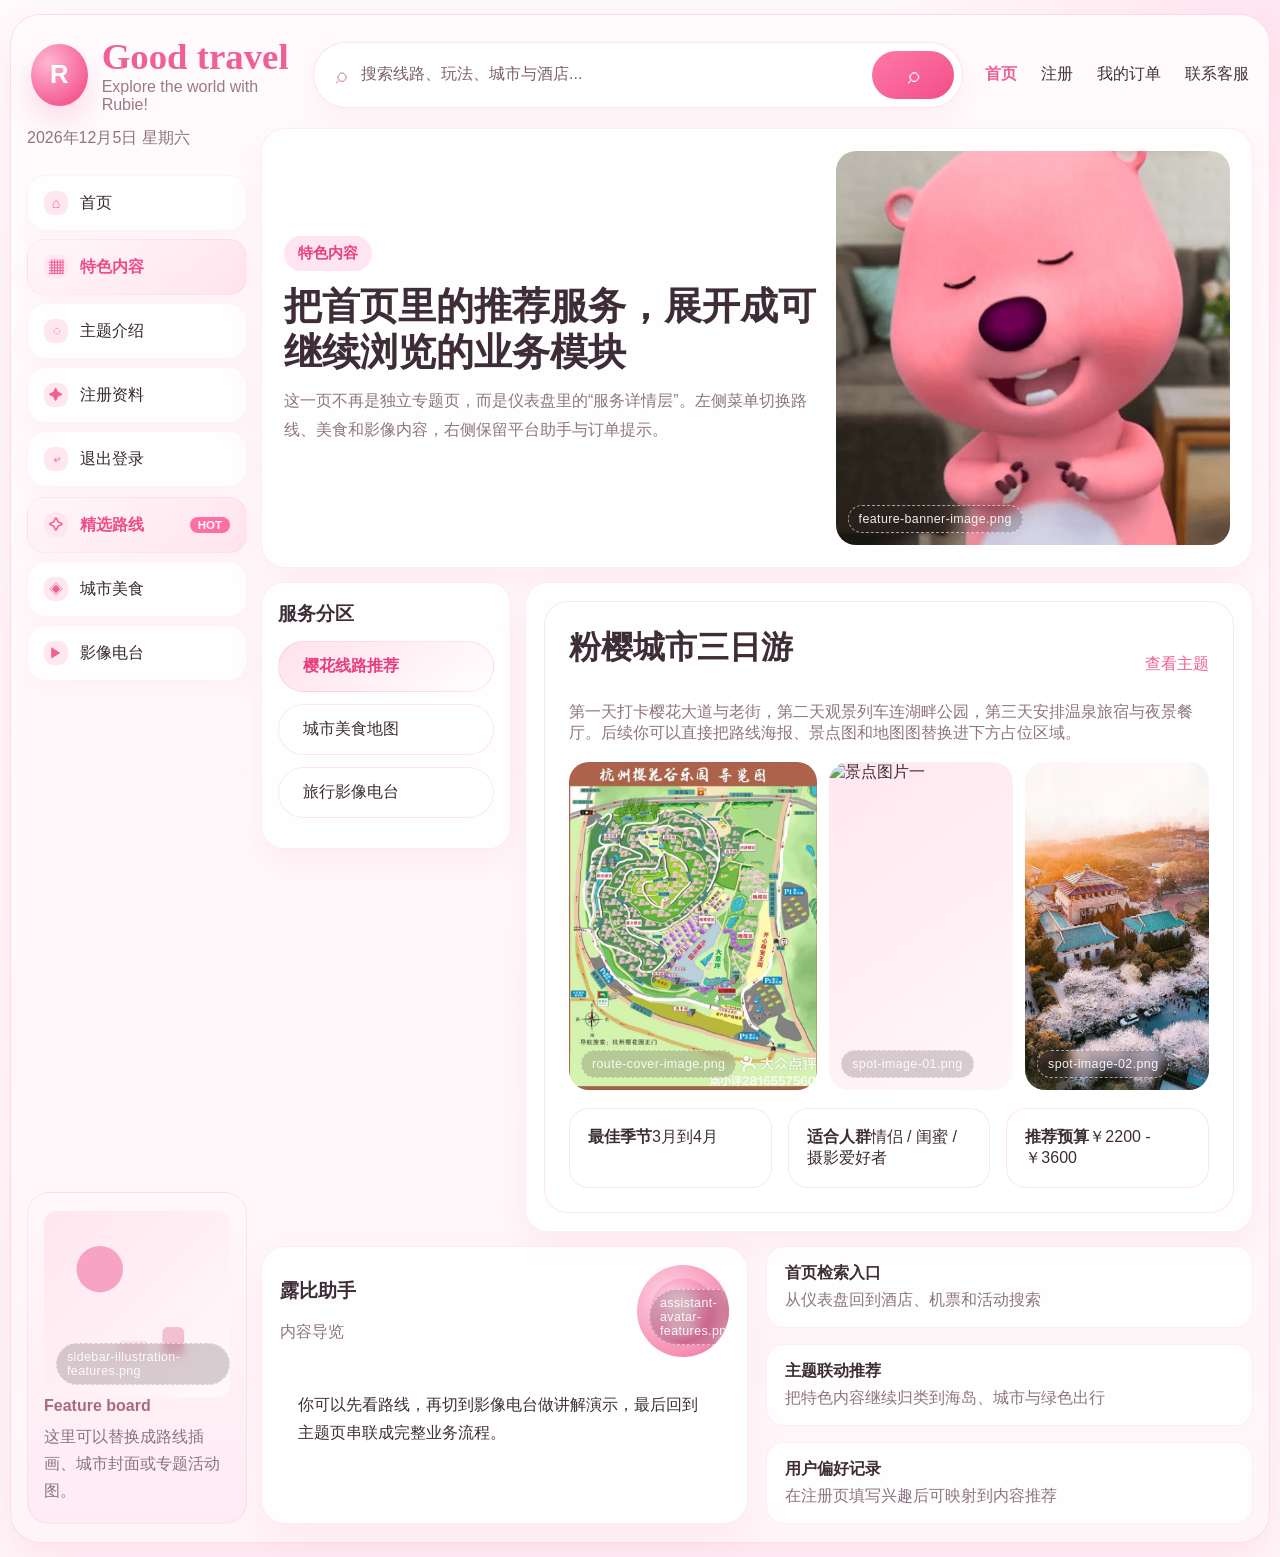
==== commit f6b62519: "更新首页样式，修复登录页文案" ====
--- a/features.html
+++ b/features.html
@@ -8,6 +8,7 @@
 </head>
 <body>
   <div class="travel-dashboard travel-dashboard-inner">
+    <!-- 特色内容页头部：与首页保持一致的品牌、搜索与导航结构。 -->
     <header class="travel-topbar">
       <div class="travel-logo">
         <div class="travel-logo-mark">R</div>
@@ -29,8 +30,10 @@
       </nav>
     </header>
 
+    <!-- 特色内容页主体：左侧栏目导航，右侧业务内容展示。 -->
     <div class="travel-body">
       <aside class="travel-sidebar">
+        <!-- 左侧菜单：日期、栏目入口与插画说明卡。 -->
         <p class="live-date" id="currentDate"></p>
         <nav class="travel-main-nav">
           <a href="index.html"><span class="nav-icon">⌂</span><span>首页</span></a>
@@ -57,6 +60,7 @@
 
       <main class="travel-main">
         <section class="travel-center">
+          <!-- 页面横幅：说明特色内容页与首页业务的承接关系。 -->
           <article class="travel-inner-hero feature-inner-hero">
             <div class="travel-inner-copy">
               <span class="tag">特色内容</span>
@@ -64,10 +68,11 @@
               <p>这一页不再是独立专题页，而是仪表盘里的“服务详情层”。左侧菜单切换路线、美食和影像内容，右侧保留平台助手与订单提示。</p>
             </div>
             <div class="travel-inner-art feature-art-placeholder image-slot" data-slot="feature-banner-image.png">
-              <img class="ui-placeholder-img" src="assets/images/placeholders/banner-wide.svg" alt="特色内容横幅占位图" loading="lazy">
+              <img class="ui-placeholder-img" src="assets/images/features/feature-banner-image.png" alt="特色内容横幅" loading="lazy">
             </div>
           </article>
 
+          <!-- 内容切换区：通过按钮在路线、美食和媒体三个面板间切换。 -->
           <section class="travel-feature-layout">
             <aside class="travel-feature-menu">
               <h3>服务分区</h3>
@@ -77,6 +82,7 @@
             </aside>
 
             <section class="travel-feature-content">
+              <!-- 路线推荐面板：展示路线封面、景点图和摘要信息。 -->
               <article class="feature-view active" data-feature-panel="guide">
                 <div class="travel-panel-head">
                   <h3 class="font-face-title">粉樱城市三日游</h3>
@@ -85,13 +91,13 @@
                 <p>第一天打卡樱花大道与老街，第二天观景列车连湖畔公园，第三天安排温泉旅宿与夜景餐厅。后续你可以直接把路线海报、景点图和地图图替换进下方占位区域。</p>
                 <div class="travel-feature-showcase">
                   <div class="feature-image-placeholder large image-slot" data-slot="route-cover-image.png">
-                    <img class="ui-placeholder-img" src="assets/images/placeholders/card-photo.svg" alt="路线封面占位图" loading="lazy">
+                    <img class="ui-placeholder-img" src="assets/images/features/route-cover-image.png" alt="路线封面" loading="lazy">
                   </div>
                   <div class="feature-image-placeholder image-slot" data-slot="spot-image-01.png">
-                    <img class="ui-placeholder-img" src="assets/images/placeholders/card-photo.svg" alt="景点图片一占位图" loading="lazy">
+                    <img class="ui-placeholder-img" src="assets/images/features/spot-image-01.png" alt="景点图片一" loading="lazy">
                   </div>
                   <div class="feature-image-placeholder image-slot" data-slot="spot-image-02.png">
-                    <img class="ui-placeholder-img" src="assets/images/placeholders/card-photo.svg" alt="景点图片二占位图" loading="lazy">
+                    <img class="ui-placeholder-img" src="assets/images/features/spot-image-02.png" alt="景点图片二" loading="lazy">
                   </div>
                 </div>
                 <div class="info-cards">
@@ -101,6 +107,7 @@
                 </div>
               </article>
 
+              <!-- 城市美食面板：展示不同城市的美食主题图片与文案。 -->
               <article class="feature-view" data-feature-panel="food">
                 <div class="travel-panel-head">
                   <h3 class="font-face-title">一城一味，跟着香气去旅行</h3>
@@ -110,21 +117,21 @@
                 <div class="travel-food-grid">
                   <article class="travel-food-card">
                     <div class="feature-image-placeholder image-slot" data-slot="food-city-shanghai.png">
-                      <img class="ui-placeholder-img" src="assets/images/placeholders/card-photo.svg" alt="上海美食封面占位图" loading="lazy">
+                      <img class="ui-placeholder-img" src="assets/images/features/food-city-shanghai.png" alt="上海美食封面" loading="lazy">
                     </div>
                     <h4>上海</h4>
                     <p>生煎、小笼、葱油拌面</p>
                   </article>
                   <article class="travel-food-card">
                     <div class="feature-image-placeholder image-slot" data-slot="food-city-chengdu.png">
-                      <img class="ui-placeholder-img" src="assets/images/placeholders/card-photo.svg" alt="成都美食封面占位图" loading="lazy">
+                      <img class="ui-placeholder-img" src="assets/images/features/food-city-chengdu.png" alt="成都美食封面" loading="lazy">
                     </div>
                     <h4>成都</h4>
                     <p>火锅、兔头、冰粉</p>
                   </article>
                   <article class="travel-food-card">
                     <div class="feature-image-placeholder image-slot" data-slot="food-city-guangzhou.png">
-                      <img class="ui-placeholder-img" src="assets/images/placeholders/card-photo.svg" alt="广州美食封面占位图" loading="lazy">
+                      <img class="ui-placeholder-img" src="assets/images/features/food-city-guangzhou.png" alt="广州美食封面" loading="lazy">
                     </div>
                     <h4>广州</h4>
                     <p>早茶、烧腊、双皮奶</p>
@@ -132,6 +139,7 @@
                 </div>
               </article>
 
+              <!-- 媒体面板：提供自定义视频控制演示，满足考查中的多媒体要求。 -->
               <article class="feature-view" data-feature-panel="media">
                 <div class="travel-panel-head">
                   <h3 class="font-face-title">旅行影像电台</h3>
@@ -157,6 +165,7 @@
           </section>
         </section>
 
+        <!-- 右侧辅助区：展示助手说明与跨页面业务跳转入口。 -->
         <aside class="travel-rightbar">
           <article class="travel-assistant-panel">
             <div class="travel-assistant-head">
--- a/styles/main.css
+++ b/styles/main.css
@@ -1,3 +1,4 @@
+/* 全局设计令牌：统一颜色、阴影、圆角与背景风格。 */
 :root {
   --bg: #fff8fb;
   --panel: rgba(255, 255, 255, 0.86);
@@ -14,11 +15,13 @@
   --radius-md: 18px;
 }
 
+/* 自定义展示字体，用于标题和主题性文案。 */
 @font-face {
   font-family: "TravelDisplay";
   src: local("STXingkai"), local("KaiTi"), local("Segoe Script");
 }
 
+/* 全局基础重置与通用元素样式。 */
 * {
   box-sizing: border-box;
 }
@@ -44,6 +47,7 @@
   font: inherit;
 }
 
+/* 登录页与通用壳层布局。 */
 .login-body {
   display: grid;
   place-items: center;
@@ -63,6 +67,7 @@
   align-items: stretch;
 }
 
+/* 通用卡片、表单和按钮样式。 */
 .login-card,
 .login-showcase,
 .sidebar,
@@ -733,6 +738,7 @@
   color: var(--primary);
 }
 
+/* 动画定义：浮动、淡入上移与进度条增长。 */
 @keyframes floatY {
   0%, 100% { transform: translateY(0); }
   50% { transform: translateY(-8px); }
@@ -753,6 +759,7 @@
   from { width: 0; }
 }
 
+/* 第一组响应式规则：处理登录页、注册页和通用内容区折叠。 */
 @media (max-width: 1180px) {
   .site-shell,
   .hero-grid,
@@ -778,6 +785,7 @@
   }
 }
 
+/* 第一组移动端规则：处理通用页面在手机端的单列布局。 */
 @media (max-width: 760px) {
   .site-shell,
   .page-shell,
@@ -822,6 +830,7 @@
   }
 }
 
+/* 首页仪表盘整体容器。 */
 .travel-dashboard {
   width: min(1580px, calc(100% - 20px));
   margin: 14px auto;
@@ -833,6 +842,7 @@
   box-shadow: 0 20px 45px rgba(244, 91, 147, 0.12);
 }
 
+/* 首页头部、主体和常用网格布局。 */
 .travel-topbar,
 .travel-body,
 .travel-main,
@@ -1481,6 +1491,7 @@
   background: rgba(255, 255, 255, 0.56);
 }
 
+/* 内页侧边栏与英雄区、内容面板等复用模块。 */
 .travel-dashboard-inner .travel-sidebar {
   gap: 10px;
 }
@@ -1599,6 +1610,7 @@
   }
 }
 
+/* 第二组响应式规则：处理旅行仪表盘及内页模块折叠。 */
 @media (max-width: 1180px) {
   .travel-topbar,
   .travel-body,
@@ -1629,6 +1641,7 @@
   }
 }
 
+/* 第二组移动端规则：处理旅行仪表盘在手机端的适配。 */
 @media (max-width: 760px) {
   .travel-dashboard {
     width: calc(100% - 10px);
